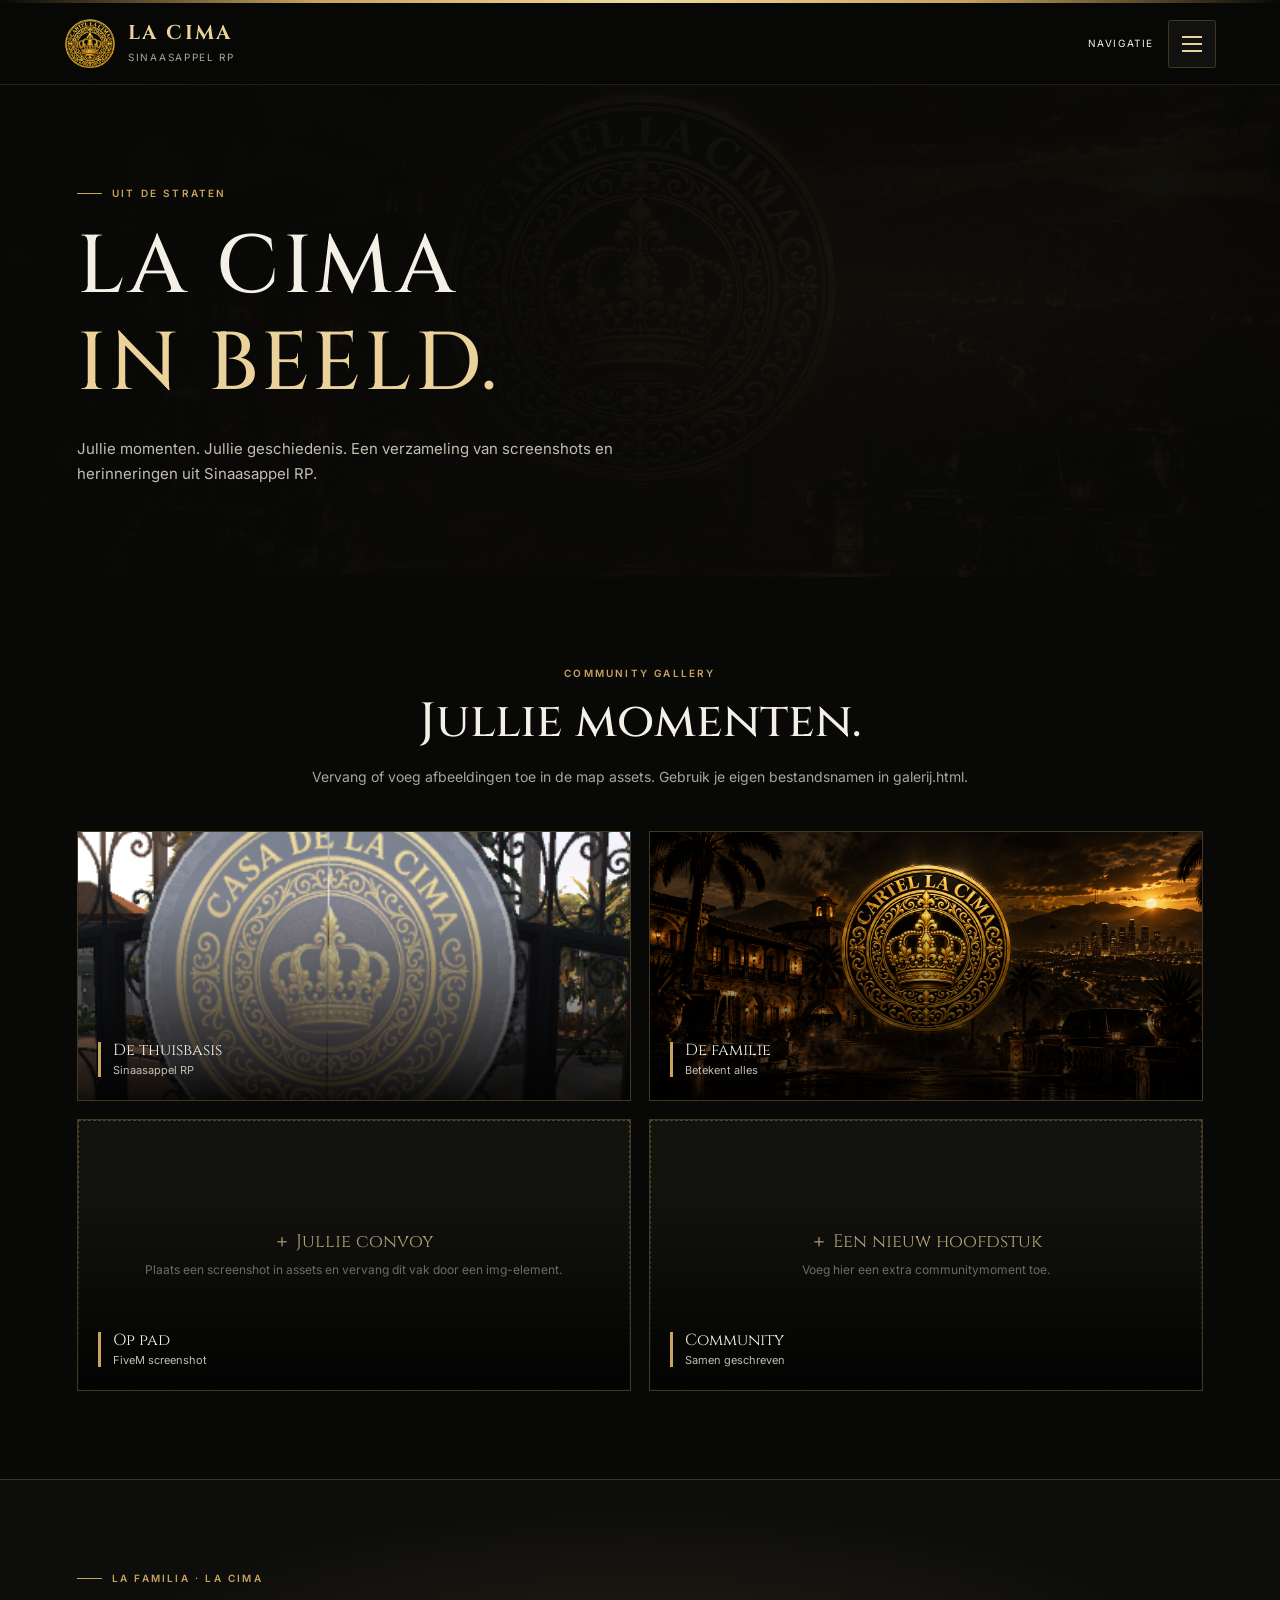
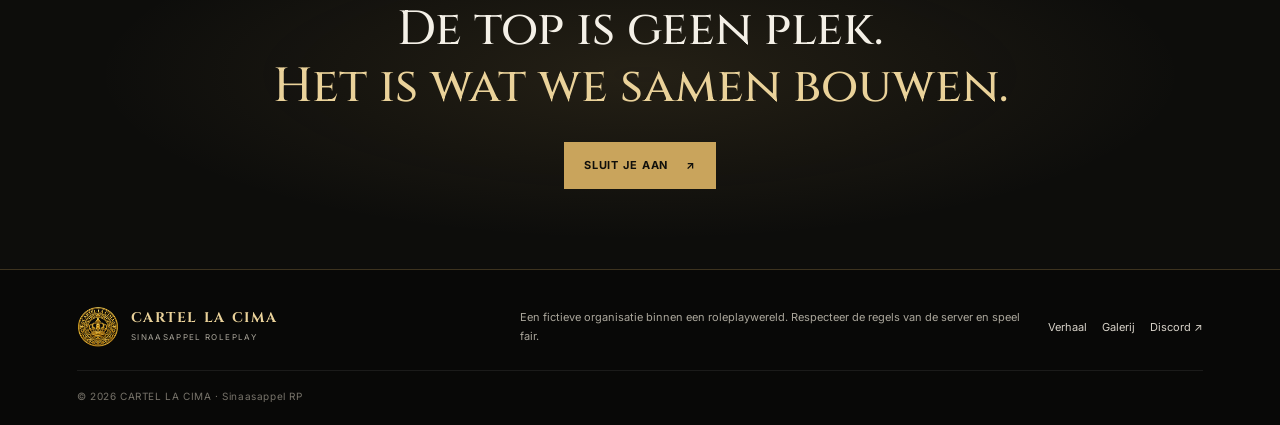
==== galerij.html @ cb6da8a5 "Add files via upload" ====
<!DOCTYPE html>
<html lang="nl">
<head>
  <meta name="google-site-verification" content="WvXRgHe4BdpTM_RKW-h9yV7HGVJYF44Y4NhQka72pgI">
  <meta charset="UTF-8">
  <meta name="viewport" content="width=device-width, initial-scale=1.0">
  <meta name="theme-color" content="#080807">
  <meta name="color-scheme" content="dark">
  <meta name="description" content="Cartel La Cima — Sinaasappel roleplay. Loyaliteit, eer en ambitie.">
  <title>Galerij — CARTEL LA CIMA</title>
  <link rel="icon" type="image/png" href="assets/f275185a-7b78-4d47-b29a-3f92ea401cad.png">
  <link rel="stylesheet" href="style.css">
</head>
<body>
  <div class="top-line"></div>
  <header class="site-header">
    <a class="brand" href="index.html" aria-label="La Cima startpagina">
      <img src="assets/f275185a-7b78-4d47-b29a-3f92ea401cad.png" alt="Cartel La Cima logo">
      <span><strong>LA CIMA</strong><small>Sinaasappel RP</small></span>
    </a>
    <div class="header-actions">
      <span class="menu-label">Navigatie</span>
      <div class="menu-wrap">
        <button class="menu-toggle" type="button" data-menu-toggle aria-label="Menu openen" aria-expanded="false" aria-controls="siteMenu">
          <span class="hamburger" aria-hidden="true"><span></span><span></span><span></span></span>
        </button>
        <nav class="nav-menu" id="siteMenu" data-nav-menu aria-label="Hoofdnavigatie" aria-hidden="true">
          <div class="menu-heading">Kies een pagina</div>
          <a href="index.html"><span>01</span>Home</a>
<a href="verhaal.html"><span>02</span>Ons verhaal</a>
<a href="waarden.html"><span>03</span>Onze waarden</a>
<a href="leiding.html"><span>04</span>De leiding</a>
<a href="galerij.html" aria-current="page"><span>05</span>Galerij</a>
<a href="media.html"><span>06</span>Media</a>
          <a class="discord-menu-link" href="https://discord.gg/VERVANG-DIT" target="_blank" rel="noopener noreferrer">Join Discord <span>↗</span></a>
        </nav>
      </div>
    </div>
  </header>
  <main>
    <section class="page-hero">
      <div class="hero-content">
        <p class="eyebrow">UIT DE STRATEN</p>
        <h1>LA CIMA<br><em>IN BEELD.</em></h1>
        <p class="intro-copy">Jullie momenten. Jullie geschiedenis. Een verzameling van screenshots en herinneringen uit Sinaasappel RP.</p>
        
      </div>
    </section>
    
<section class="section"><div class="section-heading"><div class="section-kicker">COMMUNITY GALLERY</div><h2>Jullie momenten.</h2><p>Vervang of voeg afbeeldingen toe in de map assets. Gebruik je eigen bestandsnamen in galerij.html.</p></div>
<div class="gallery-grid">
<figure class="gallery-item"><img src="assets/Screenshot 2026-10-14 192630.png" alt="Sfeervolle La Cima roleplay-banner"><figcaption><span></span><div><b>De thuisbasis</b><small>Sinaasappel RP</small></div></figcaption></figure>
<figure class="gallery-item"><img src="assets/la-cima-hero.png" alt="La Cima roleplay-banner"><figcaption><span></span><div><b>De familie</b><small>Betekent alles</small></div></figcaption></figure>
<figure class="gallery-item"><div class="gallery-placeholder"><div><strong>＋ Jullie convoy</strong><p>Plaats een screenshot in assets en vervang dit vak door een img-element.</p></div></div><figcaption><span></span><div><b>Op pad</b><small>FiveM screenshot</small></div></figcaption></figure>
<figure class="gallery-item"><div class="gallery-placeholder"><div><strong>＋ Een nieuw hoofdstuk</strong><p>Voeg hier een extra communitymoment toe.</p></div></div><figcaption><span></span><div><b>Community</b><small>Samen geschreven</small></div></figcaption></figure>
</div></section>

    <section class="closing"><div class="closing-inner"><p class="eyebrow">LA FAMILIA · LA CIMA</p><h2>De top is geen plek.<br><em>Het is wat we samen bouwen.</em></h2><a class="button button-gold discord-link" href="https://discord.gg/VERVANG-DIT" target="_blank" rel="noopener noreferrer">Sluit je aan <span>↗</span></a></div></section>
  </main>
  <footer class="footer">
    <a class="footer-brand" href="index.html"><img src="assets/f275185a-7b78-4d47-b29a-3f92ea401cad.png" alt=""><span><b>CARTEL LA CIMA</b><small>SINAASAPPEL ROLEPLAY</small></span></a>
    <p>Een fictieve organisatie binnen een roleplaywereld. Respecteer de regels van de server en speel fair.</p>
    <div class="footer-links"><a href="verhaal.html">Verhaal</a><a href="galerij.html">Galerij</a><a class="discord-link" href="https://discord.gg/VERVANG-DIT" target="_blank" rel="noopener noreferrer">Discord ↗</a></div>
    <div class="copyright">© <span data-year></span> CARTEL LA CIMA · Sinaasappel RP</div>
  </footer>
  <script src="script.js"></script>
</body>
</html>
---- style.css ----
@import url('https://fonts.googleapis.com/css2?family=Cinzel:wght@400;500;600;700;800&family=Inter:wght@300;400;500;600;700&display=swap');

:root {
  --bg: #080807;
  --panel: #11110f;
  --panel-2: #171612;
  --gold: #c9a45c;
  --gold-light: #ead29a;
  --text: #f4f0e7;
  --muted: #aaa69b;
  --line: rgba(201, 164, 92, .25);
  --content: 1160px;
}
* { box-sizing: border-box; }
html { scroll-behavior: smooth; scroll-padding-top: 100px; }
body { margin: 0; background: var(--bg); color: var(--text); font-family: Inter, Arial, sans-serif; line-height: 1.7; }
body.menu-open { overflow: hidden; }
a { color: inherit; text-decoration: none; }
img { display: block; max-width: 100%; }
button { font: inherit; }
.top-line { height: 3px; background: linear-gradient(90deg, transparent, var(--gold), #f1d99d, var(--gold), transparent); }
.site-header {
  position: sticky; top: 0; z-index: 1000; min-height: 82px;
  display: flex; align-items: center; justify-content: space-between; gap: 24px;
  padding: 13px max(5vw, calc((100vw - var(--content))/2));
  background: rgba(8,8,7,.94); border-bottom: 1px solid rgba(201,164,92,.15);
  backdrop-filter: blur(16px);
}
.brand, .footer-brand { display: inline-flex; align-items: center; gap: 12px; min-width: 0; }
.brand img { width: 52px; height: 52px; object-fit: contain; }
.brand strong, .footer-brand b { display: block; font: 700 20px/1.2 Cinzel, serif; letter-spacing: .12em; color: var(--gold-light); }
.brand small, .footer-brand small { display: block; margin-top: 4px; color: var(--muted); font-size: 10px; letter-spacing: .17em; text-transform: uppercase; }
.header-actions { display: flex; align-items: center; gap: 14px; }
.menu-wrap { position: relative; }
.menu-toggle {
  display: inline-flex; align-items: center; justify-content: center; gap: 10px;
  width: 48px; height: 48px; padding: 0; border: 1px solid var(--line); border-radius: 3px;
  color: var(--gold-light); background: #11110f; cursor: pointer; transition: border-color .25s, background .25s;
}
.menu-toggle:hover, .menu-toggle[aria-expanded="true"] { border-color: var(--gold); background: #1a1812; }
.hamburger { display: flex; flex-direction: column; gap: 5px; width: 20px; }
.hamburger span { display: block; width: 100%; height: 2px; background: currentColor; transition: transform .3s, opacity .2s; }
.menu-toggle[aria-expanded="true"] .hamburger span:first-child { transform: translateY(7px) rotate(45deg); }
.menu-toggle[aria-expanded="true"] .hamburger span:nth-child(2) { opacity: 0; }
.menu-toggle[aria-expanded="true"] .hamburger span:last-child { transform: translateY(-7px) rotate(-45deg); }
.menu-label { font-size: 10px; letter-spacing: .16em; text-transform: uppercase; }
.nav-menu {
  position: absolute; top: calc(100% + 14px); right: 0; width: min(330px, calc(100vw - 28px));
  padding: 10px; background: rgba(15,15,13,.98); border: 1px solid var(--line);
  box-shadow: 0 24px 65px rgba(0,0,0,.55); opacity: 0; visibility: hidden; pointer-events: none;
  transform: translateY(-10px) scale(.985); transform-origin: top right;
  transition: opacity .24s ease, transform .28s ease, visibility .24s;
}
.nav-menu.is-open { opacity: 1; visibility: visible; pointer-events: auto; transform: translateY(0) scale(1); }
.nav-menu .menu-heading { padding: 10px 13px 12px; color: var(--gold); font-size: 10px; letter-spacing: .2em; text-transform: uppercase; }
.nav-menu a { display: flex; align-items: center; gap: 14px; padding: 12px 13px; border-top: 1px solid rgba(255,255,255,.055); color: #e9e5dc; font-size: 13px; transition: background .2s, color .2s, padding .2s; }
.nav-menu a span { color: var(--gold); font-size: 10px; letter-spacing: .08em; }
.nav-menu a:hover, .nav-menu a[aria-current="page"] { color: var(--gold-light); background: rgba(201,164,92,.08); padding-left: 18px; }
.nav-menu .discord-menu-link { margin-top: 8px; border: 1px solid var(--line); color: var(--gold-light); justify-content: space-between; }
.page-hero {
  position: relative; isolation: isolate; min-height: 430px; display: flex; align-items: center;
  padding: 90px max(6vw, calc((100vw - var(--content))/2)); overflow: hidden;
  background: radial-gradient(ellipse at 75% 45%, rgba(157,116,46,.17), transparent 42%), linear-gradient(120deg,#0a0a08,#11100d 65%,#080807);
}
.page-hero::before { content: ""; position: absolute; inset: 0; z-index: -1; opacity: .14; background-image: url("assets/la-cima-hero.png"); background-position: center; background-size: cover; }
.page-hero::after { content: ""; position: absolute; inset: 0; z-index: -1; background: linear-gradient(90deg,rgba(8,8,7,.96),rgba(8,8,7,.7) 65%,rgba(8,8,7,.82)); }
.hero-content { max-width: 790px; }
.eyebrow, .section-kicker { color: var(--gold); font-size: 10px; font-weight: 600; letter-spacing: .22em; text-transform: uppercase; }
.eyebrow { display: flex; align-items: center; gap: 10px; }
.eyebrow::before { content: ""; width: 25px; height: 1px; background: var(--gold); }
h1, h2, h3 { margin: 0; font-family: Cinzel, Georgia, serif; font-weight: 500; line-height: 1.18; }
h1 { margin-top: 18px; font-size: clamp(42px, 7vw, 82px); letter-spacing: .045em; }
h1 em, h2 em, .gold { color: var(--gold-light); font-style: normal; }
.page-hero .intro-copy { max-width: 620px; margin: 22px 0 0; color: #c3beb3; font-size: 15px; }
.hero-actions { display: flex; flex-wrap: wrap; gap: 12px; margin-top: 30px; }
.button { min-height: 47px; display: inline-flex; align-items: center; justify-content: center; gap: 18px; padding: 12px 19px; border: 1px solid var(--gold); font-size: 11px; font-weight: 700; letter-spacing: .08em; text-transform: uppercase; transition: transform .2s, background .2s, color .2s; }
.button:hover { transform: translateY(-2px); }
.button-gold { background: var(--gold); color: #100f0b; }
.button-gold:hover { background: var(--gold-light); }
.button-ghost { background: rgba(10,10,8,.4); color: var(--text); border-color: rgba(255,255,255,.22); }
.button-ghost:hover { border-color: var(--gold); color: var(--gold-light); }
.section { width: min(var(--content), 88vw); margin: 0 auto; padding: 88px 0; }
.section-heading { max-width: 680px; margin: 0 auto 42px; text-align: center; }
.section-heading h2, .section h2 { margin-top: 12px; font-size: clamp(30px, 4vw, 48px); }
.section-heading p, .section p { color: var(--muted); }
.section-heading p { margin: 15px 0 0; font-size: 14px; }
.content-grid { display: grid; grid-template-columns: .85fr 1.15fr; gap: clamp(28px, 6vw, 82px); align-items: start; }
.content-grid .lead { color: var(--text); font-size: 19px; line-height: 1.8; }
.story-copy p { margin: 0 0 18px; font-size: 14px; }
.story-note { padding-left: 15px; border-left: 2px solid var(--gold); font-size: 12px !important; }
.value-grid { display: grid; grid-template-columns: repeat(3,1fr); gap: 16px; }
.value-card { position: relative; min-height: 250px; padding: 28px; background: linear-gradient(145deg,#141410,#0d0d0b); border: 1px solid rgba(201,164,92,.18); transition: transform .25s, border-color .25s; }
.value-card:hover { transform: translateY(-5px); border-color: var(--gold); }
.value-number { position: absolute; top: 17px; right: 20px; color: rgba(201,164,92,.45); font: 18px Cinzel,serif; }
.value-icon { margin: 14px 0 22px; color: var(--gold); font-size: 27px; }
.value-card h3 { font-size: 22px; }
.value-card p { margin-bottom: 0; font-size: 13px; }
.leadership-panel { display: grid; grid-template-columns: 1.2fr .8fr; gap: 30px; align-items: center; padding: clamp(25px,5vw,60px); border: 1px solid var(--line); background: radial-gradient(ellipse at 90% 50%,rgba(201,164,92,.1),transparent 45%),#11110f; }
.leadership-panel p { max-width: 600px; }
.leaders { display: grid; grid-template-columns: repeat(2,minmax(0,1fr)); gap: 14px; margin-top: 30px; }
.leader { display: flex; align-items: center; gap: 13px; padding: 17px 14px; border: 1px solid rgba(255,255,255,.09); }
.leader-crown { color: var(--gold); font-size: 23px; }
.leader small { color: var(--gold); font-size: 9px; letter-spacing: .16em; }
.leader h3 { margin-top: 4px; font-size: 16px; }
.leadership-art { display: grid; place-items: center; }
.leadership-art img { width: min(100%,300px); max-height: 300px; object-fit: contain; filter: drop-shadow(0 10px 45px rgba(201,164,92,.12)); }
.gallery-grid { display: grid; grid-template-columns: repeat(2,minmax(0,1fr)); gap: 18px; }
.gallery-item { position: relative; min-height: 270px; margin: 0; overflow: hidden; background: #12120f; border: 1px solid var(--line); }
.gallery-item img { width: 100%; height: 100%; min-height: 270px; position: absolute; inset: 0; object-fit: cover; transition: transform .5s; }
.gallery-item:hover img { transform: scale(1.04); }
.gallery-item::after { content: ""; position: absolute; inset: 25% 0 0; background: linear-gradient(transparent,rgba(0,0,0,.88)); pointer-events: none; }
.gallery-item figcaption { position: absolute; z-index: 1; bottom: 0; left: 0; right: 0; display: flex; gap: 12px; align-items: center; padding: 20px; }
.gallery-item figcaption > span { width: 3px; height: 35px; background: var(--gold); }
.gallery-item figcaption b, .gallery-item figcaption small { display: block; }
.gallery-item figcaption b { font: 16px Cinzel,serif; }
.gallery-item figcaption small { color: #c3beb3; font-size: 11px; }
.gallery-placeholder { display: grid; place-items: center; min-height: 270px; height: 100%; padding: 35px; text-align: center; border: 1px dashed rgba(201,164,92,.35); }
.gallery-placeholder strong { display: block; color: var(--gold-light); font: 18px Cinzel,serif; }
.gallery-placeholder p { margin: 6px 0 0; font-size: 12px; }
.media-grid { display: grid; grid-template-columns: 1.35fr .85fr; gap: 20px; align-items: stretch; }
.video-card, .discord-card { border: 1px solid var(--line); background: var(--panel); }
.video-frame { aspect-ratio: 16/9; background: radial-gradient(ellipse at center,rgba(201,164,92,.14),transparent 55%),#090908; }
.video-frame iframe { width: 100%; height: 100%; border: 0; }
.video-placeholder { height: 100%; min-height: 240px; display: flex; flex-direction: column; align-items: center; justify-content: center; gap: 13px; padding: 20px; text-align: center; }
.play-icon { display: grid; place-items: center; width: 55px; height: 55px; border: 1px solid var(--gold); border-radius: 50%; color: var(--gold-light); }
.video-placeholder b { font: 14px Cinzel,serif; letter-spacing: .08em; }
.video-placeholder small { color: var(--muted); font-size: 11px; }
.video-caption { display: flex; align-items: center; justify-content: space-between; gap: 20px; padding: 20px; }
.video-caption small { color: var(--gold); font-size: 9px; letter-spacing: .16em; }
.video-caption h3 { margin-top: 5px; font-size: 19px; }
.gold-dot { width: 8px; height: 8px; flex: 0 0 auto; border-radius: 50%; background: var(--gold); }
.discord-card { padding: clamp(24px,4vw,38px); }
.discord-symbol { color: var(--gold); font-size: 30px; }
.discord-card h3 { margin: 12px 0; font-size: 27px; }
.discord-card p { font-size: 13px; }
.discord-card ul { list-style: none; margin: 22px 0; padding: 0; }
.discord-card li { margin: 9px 0; color: #d7d2c8; font-size: 12px; }
.discord-card li span { margin-right: 9px; color: var(--gold); }
.button-full { width: 100%; }
.closing { padding: 80px 6vw; text-align: center; background: radial-gradient(ellipse at center,rgba(201,164,92,.12),transparent 60%),#0d0d0b; border-top: 1px solid var(--line); border-bottom: 1px solid var(--line); }
.closing h2 { margin: 15px 0 27px; font-size: clamp(28px,4.5vw,48px); }
.footer { width: min(var(--content),88vw); margin: 0 auto; padding: 36px 0 20px; display: grid; grid-template-columns: 1fr 1.2fr auto; gap: 22px; align-items: center; }
.footer-brand img { width: 42px; height: 42px; object-fit: contain; }
.footer-brand b { font-size: 14px; }
.footer-brand small { font-size: 8px; }
.footer > p { margin: 0; color: var(--muted); font-size: 11px; }
.footer-links { display: flex; flex-wrap: wrap; gap: 15px; font-size: 11px; color: #d7d2c8; }
.footer-links a:hover { color: var(--gold-light); }
.copyright { grid-column: 1/-1; padding-top: 17px; border-top: 1px solid rgba(255,255,255,.08); color: #77736a; font-size: 10px; letter-spacing: .06em; }
@media (max-width: 760px) {
  .site-header { min-height: 72px; padding: 10px 5vw; }
  .brand img { width: 44px; height: 44px; }
  .brand strong { font-size: 17px; }
  .menu-label { display: none; }
  .page-hero { min-height: 390px; padding: 70px 6vw; }
  .section { padding: 64px 0; width: 88vw; }
  .content-grid, .leadership-panel, .media-grid { grid-template-columns: 1fr; }
  .content-grid { gap: 18px; }
  .value-grid { grid-template-columns: 1fr; }
  .value-card { min-height: 0; padding: 24px; }
  .value-icon { margin: 4px 0 13px; }
  .leadership-art { order: -1; }
  .leadership-art img { width: 150px; max-height: 160px; }
  .leaders { grid-template-columns: 1fr; }
  .gallery-grid { grid-template-columns: 1fr; }
  .gallery-item, .gallery-item img { min-height: 230px; }
  .footer { grid-template-columns: 1fr; }
  .copyright { grid-column: auto; }
}
@media (prefers-reduced-motion: reduce) {
  *, *::before, *::after { scroll-behavior: auto !important; transition-duration: .01ms !important; animation-duration: .01ms !important; }
}
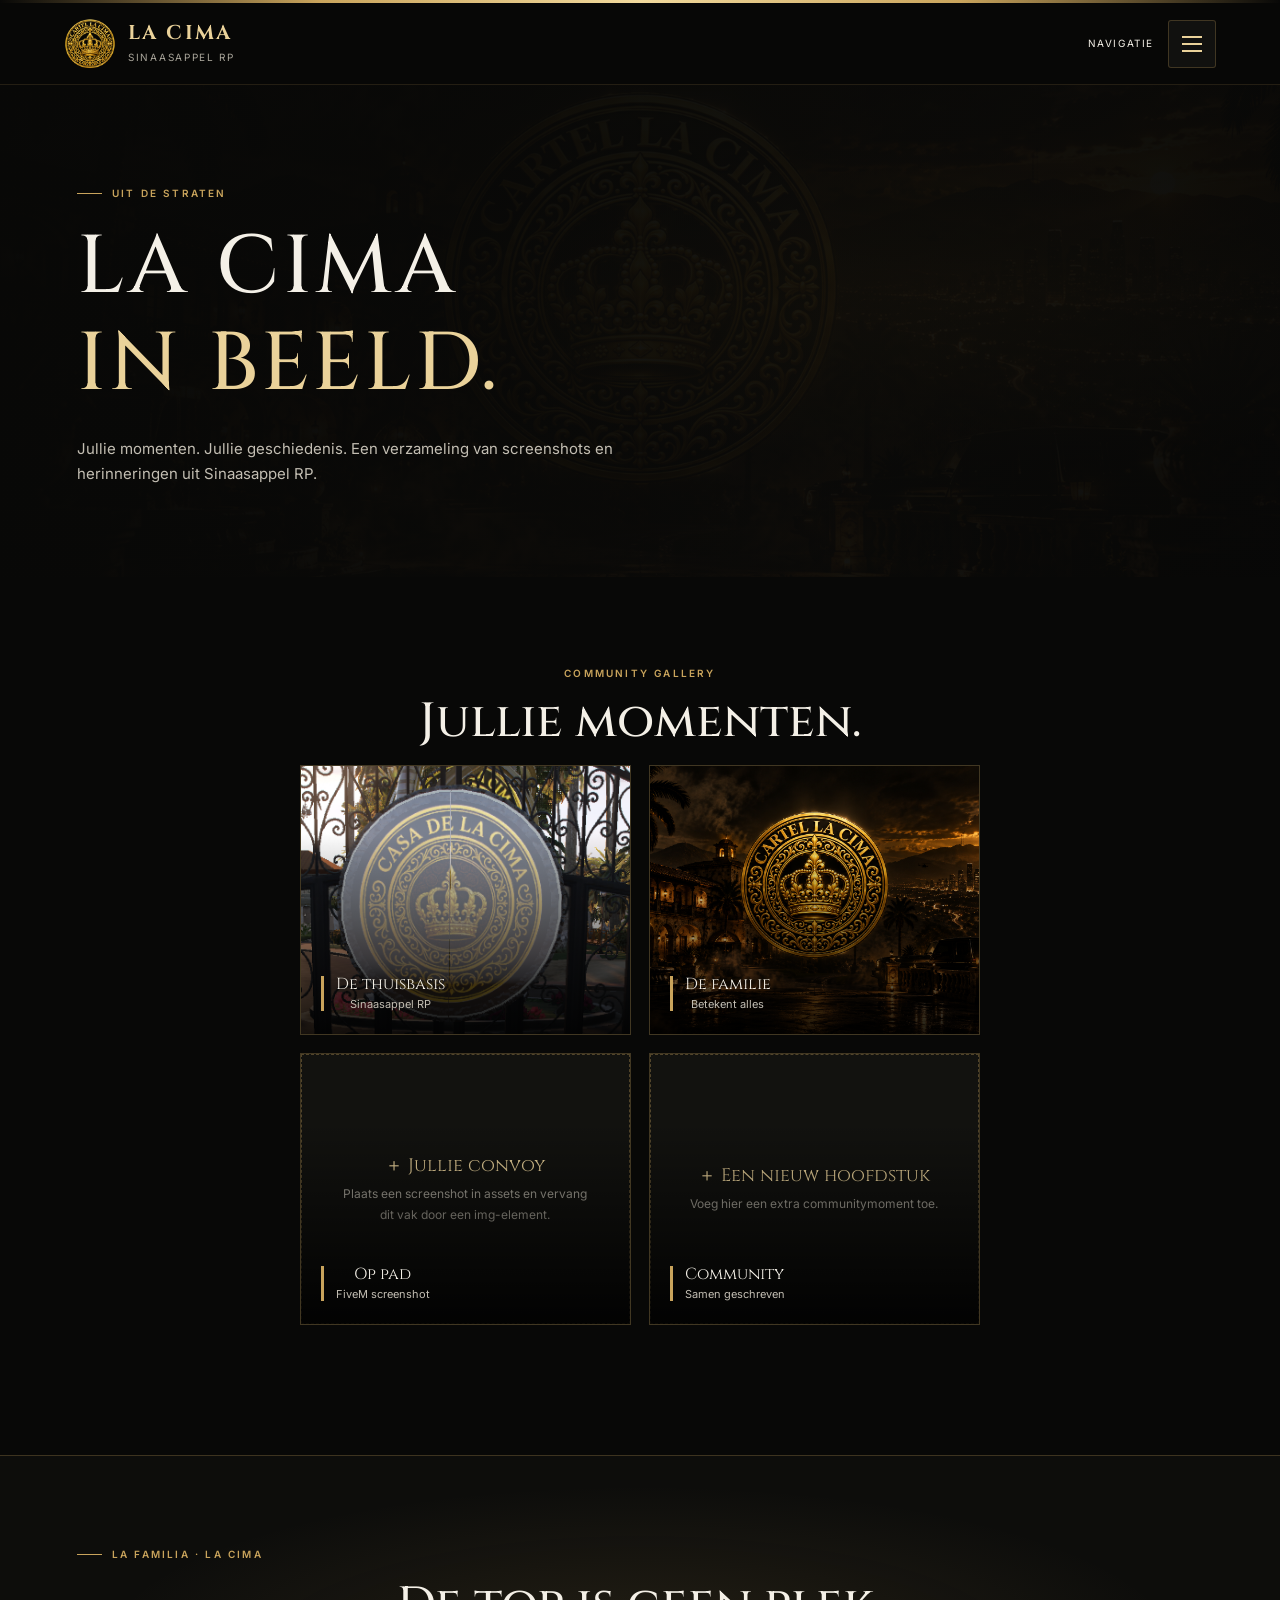
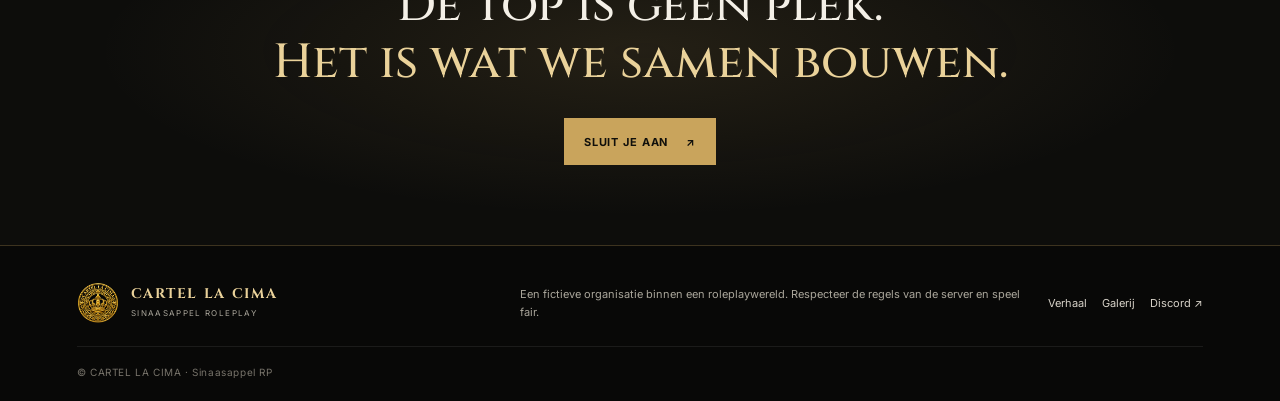
==== commit 091634ca: "Update galerij.html" ====
--- a/galerij.html
+++ b/galerij.html
@@ -47,7 +47,7 @@
       </div>
     </section>
     
-<section class="section"><div class="section-heading"><div class="section-kicker">COMMUNITY GALLERY</div><h2>Jullie momenten.</h2><p>Vervang of voeg afbeeldingen toe in de map assets. Gebruik je eigen bestandsnamen in galerij.html.</p></div>
+<section class="section"><div class="section-heading"><div class="section-kicker">COMMUNITY GALLERY</div><h2>Jullie momenten.</h2><p>
 <div class="gallery-grid">
 <figure class="gallery-item"><img src="assets/Screenshot 2026-10-14 192630.png" alt="Sfeervolle La Cima roleplay-banner"><figcaption><span></span><div><b>De thuisbasis</b><small>Sinaasappel RP</small></div></figcaption></figure>
 <figure class="gallery-item"><img src="assets/la-cima-hero.png" alt="La Cima roleplay-banner"><figcaption><span></span><div><b>De familie</b><small>Betekent alles</small></div></figcaption></figure>
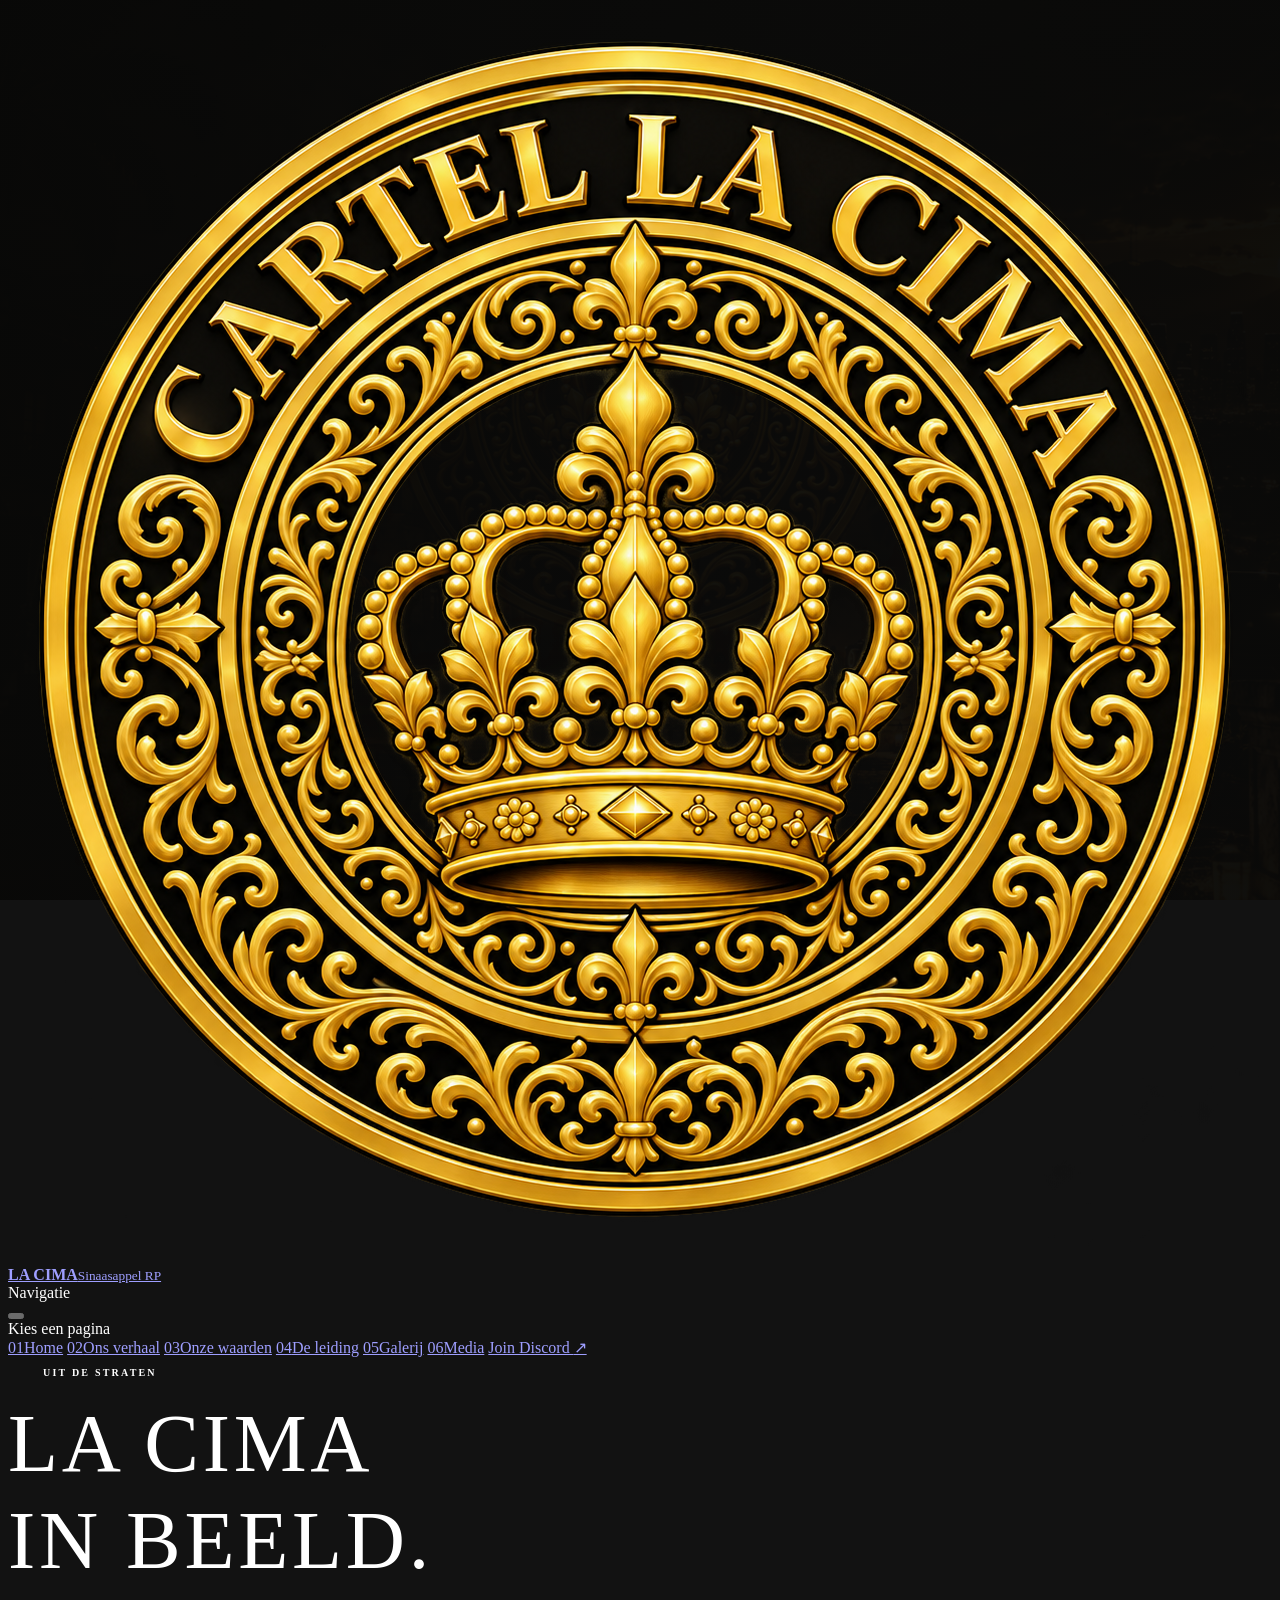
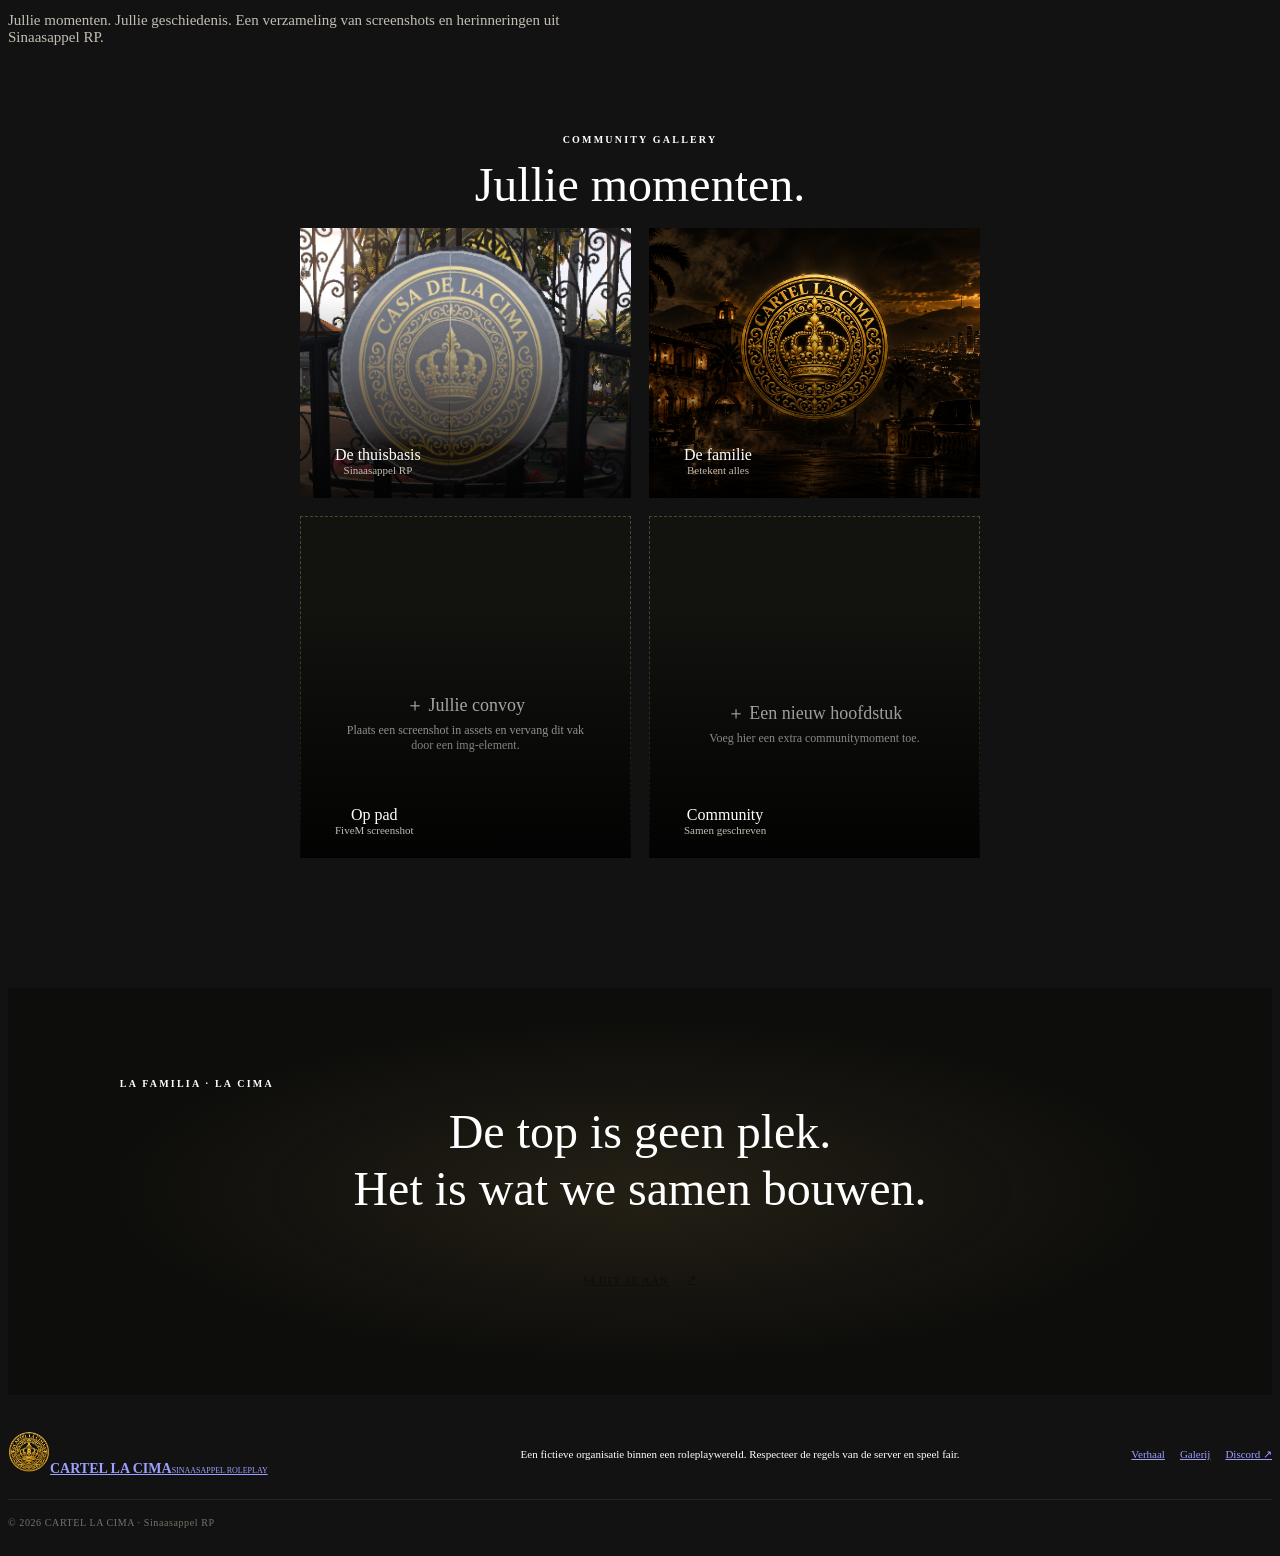
==== commit b2aa2e39: "Update galerij.html" ====
--- a/galerij.html
+++ b/galerij.html
@@ -32,7 +32,7 @@
 <a href="leiding.html"><span>04</span>De leiding</a>
 <a href="galerij.html" aria-current="page"><span>05</span>Galerij</a>
 <a href="media.html"><span>06</span>Media</a>
-          <a class="discord-menu-link" href="https://discord.gg/VERVANG-DIT" target="_blank" rel="noopener noreferrer">Join Discord <span>↗</span></a>
+          <a class="discord-menu-link" href="https://discord.gg/VERVANG,DIT" target="_blank" rel="noopener noreferrer">Join Discord <span>↗</span></a>
         </nav>
       </div>
     </div>
@@ -55,12 +55,12 @@
 <figure class="gallery-item"><div class="gallery-placeholder"><div><strong>＋ Een nieuw hoofdstuk</strong><p>Voeg hier een extra communitymoment toe.</p></div></div><figcaption><span></span><div><b>Community</b><small>Samen geschreven</small></div></figcaption></figure>
 </div></section>
 
-    <section class="closing"><div class="closing-inner"><p class="eyebrow">LA FAMILIA · LA CIMA</p><h2>De top is geen plek.<br><em>Het is wat we samen bouwen.</em></h2><a class="button button-gold discord-link" href="https://discord.gg/VERVANG-DIT" target="_blank" rel="noopener noreferrer">Sluit je aan <span>↗</span></a></div></section>
+    <section class="closing"><div class="closing-inner"><p class="eyebrow">LA FAMILIA · LA CIMA</p><h2>De top is geen plek.<br><em>Het is wat we samen bouwen.</em></h2><a class="button button-gold discord-link" href="https://discord.gg/J8NvURpN7F" target="_blank" rel="noopener noreferrer">Sluit je aan <span>↗</span></a></div></section>
   </main>
   <footer class="footer">
     <a class="footer-brand" href="index.html"><img src="assets/f275185a-7b78-4d47-b29a-3f92ea401cad.png" alt=""><span><b>CARTEL LA CIMA</b><small>SINAASAPPEL ROLEPLAY</small></span></a>
     <p>Een fictieve organisatie binnen een roleplaywereld. Respecteer de regels van de server en speel fair.</p>
-    <div class="footer-links"><a href="verhaal.html">Verhaal</a><a href="galerij.html">Galerij</a><a class="discord-link" href="https://discord.gg/VERVANG-DIT" target="_blank" rel="noopener noreferrer">Discord ↗</a></div>
+    <div class="footer-links"><a href="verhaal.html">Verhaal</a><a href="galerij.html">Galerij</a><a class="discord-link" href="https://discord.gg/J8NvURpN7F" target="_blank" rel="noopener noreferrer">Discord ↗</a></div>
     <div class="copyright">© <span data-year></span> CARTEL LA CIMA · Sinaasappel RP</div>
   </footer>
   <script src="script.js"></script>
--- a/style.css
+++ b/style.css
@@ -1,67 +1,3 @@
-@import url('https://fonts.googleapis.com/css2?family=Cinzel:wght@400;500;600;700;800&family=Inter:wght@300;400;500;600;700&display=swap');
-
-:root {
-  --bg: #080807;
-  --panel: #11110f;
-  --panel-2: #171612;
-  --gold: #c9a45c;
-  --gold-light: #ead29a;
-  --text: #f4f0e7;
-  --muted: #aaa69b;
-  --line: rgba(201, 164, 92, .25);
-  --content: 1160px;
-}
-* { box-sizing: border-box; }
-html { scroll-behavior: smooth; scroll-padding-top: 100px; }
-body { margin: 0; background: var(--bg); color: var(--text); font-family: Inter, Arial, sans-serif; line-height: 1.7; }
-body.menu-open { overflow: hidden; }
-a { color: inherit; text-decoration: none; }
-img { display: block; max-width: 100%; }
-button { font: inherit; }
-.top-line { height: 3px; background: linear-gradient(90deg, transparent, var(--gold), #f1d99d, var(--gold), transparent); }
-.site-header {
-  position: sticky; top: 0; z-index: 1000; min-height: 82px;
-  display: flex; align-items: center; justify-content: space-between; gap: 24px;
-  padding: 13px max(5vw, calc((100vw - var(--content))/2));
-  background: rgba(8,8,7,.94); border-bottom: 1px solid rgba(201,164,92,.15);
-  backdrop-filter: blur(16px);
-}
-.brand, .footer-brand { display: inline-flex; align-items: center; gap: 12px; min-width: 0; }
-.brand img { width: 52px; height: 52px; object-fit: contain; }
-.brand strong, .footer-brand b { display: block; font: 700 20px/1.2 Cinzel, serif; letter-spacing: .12em; color: var(--gold-light); }
-.brand small, .footer-brand small { display: block; margin-top: 4px; color: var(--muted); font-size: 10px; letter-spacing: .17em; text-transform: uppercase; }
-.header-actions { display: flex; align-items: center; gap: 14px; }
-.menu-wrap { position: relative; }
-.menu-toggle {
-  display: inline-flex; align-items: center; justify-content: center; gap: 10px;
-  width: 48px; height: 48px; padding: 0; border: 1px solid var(--line); border-radius: 3px;
-  color: var(--gold-light); background: #11110f; cursor: pointer; transition: border-color .25s, background .25s;
-}
-.menu-toggle:hover, .menu-toggle[aria-expanded="true"] { border-color: var(--gold); background: #1a1812; }
-.hamburger { display: flex; flex-direction: column; gap: 5px; width: 20px; }
-.hamburger span { display: block; width: 100%; height: 2px; background: currentColor; transition: transform .3s, opacity .2s; }
-.menu-toggle[aria-expanded="true"] .hamburger span:first-child { transform: translateY(7px) rotate(45deg); }
-.menu-toggle[aria-expanded="true"] .hamburger span:nth-child(2) { opacity: 0; }
-.menu-toggle[aria-expanded="true"] .hamburger span:last-child { transform: translateY(-7px) rotate(-45deg); }
-.menu-label { font-size: 10px; letter-spacing: .16em; text-transform: uppercase; }
-.nav-menu {
-  position: absolute; top: calc(100% + 14px); right: 0; width: min(330px, calc(100vw - 28px));
-  padding: 10px; background: rgba(15,15,13,.98); border: 1px solid var(--line);
-  box-shadow: 0 24px 65px rgba(0,0,0,.55); opacity: 0; visibility: hidden; pointer-events: none;
-  transform: translateY(-10px) scale(.985); transform-origin: top right;
-  transition: opacity .24s ease, transform .28s ease, visibility .24s;
-}
-.nav-menu.is-open { opacity: 1; visibility: visible; pointer-events: auto; transform: translateY(0) scale(1); }
-.nav-menu .menu-heading { padding: 10px 13px 12px; color: var(--gold); font-size: 10px; letter-spacing: .2em; text-transform: uppercase; }
-.nav-menu a { display: flex; align-items: center; gap: 14px; padding: 12px 13px; border-top: 1px solid rgba(255,255,255,.055); color: #e9e5dc; font-size: 13px; transition: background .2s, color .2s, padding .2s; }
-.nav-menu a span { color: var(--gold); font-size: 10px; letter-spacing: .08em; }
-.nav-menu a:hover, .nav-menu a[aria-current="page"] { color: var(--gold-light); background: rgba(201,164,92,.08); padding-left: 18px; }
-.nav-menu .discord-menu-link { margin-top: 8px; border: 1px solid var(--line); color: var(--gold-light); justify-content: space-between; }
-.page-hero {
-  position: relative; isolation: isolate; min-height: 430px; display: flex; align-items: center;
-  padding: 90px max(6vw, calc((100vw - var(--content))/2)); overflow: hidden;
-  background: radial-gradient(ellipse at 75% 45%, rgba(157,116,46,.17), transparent 42%), linear-gradient(120deg,#0a0a08,#11100d 65%,#080807);
-}
 .page-hero::before { content: ""; position: absolute; inset: 0; z-index: -1; opacity: .14; background-image: url("assets/la-cima-hero.png"); background-position: center; background-size: cover; }
 .page-hero::after { content: ""; position: absolute; inset: 0; z-index: -1; background: linear-gradient(90deg,rgba(8,8,7,.96),rgba(8,8,7,.7) 65%,rgba(8,8,7,.82)); }
 .hero-content { max-width: 790px; }
@@ -170,3 +106,4 @@
 @media (prefers-reduced-motion: reduce) {
   *, *::before, *::after { scroll-behavior: auto !important; transition-duration: .01ms !important; animation-duration: .01ms !important; }
 }
+
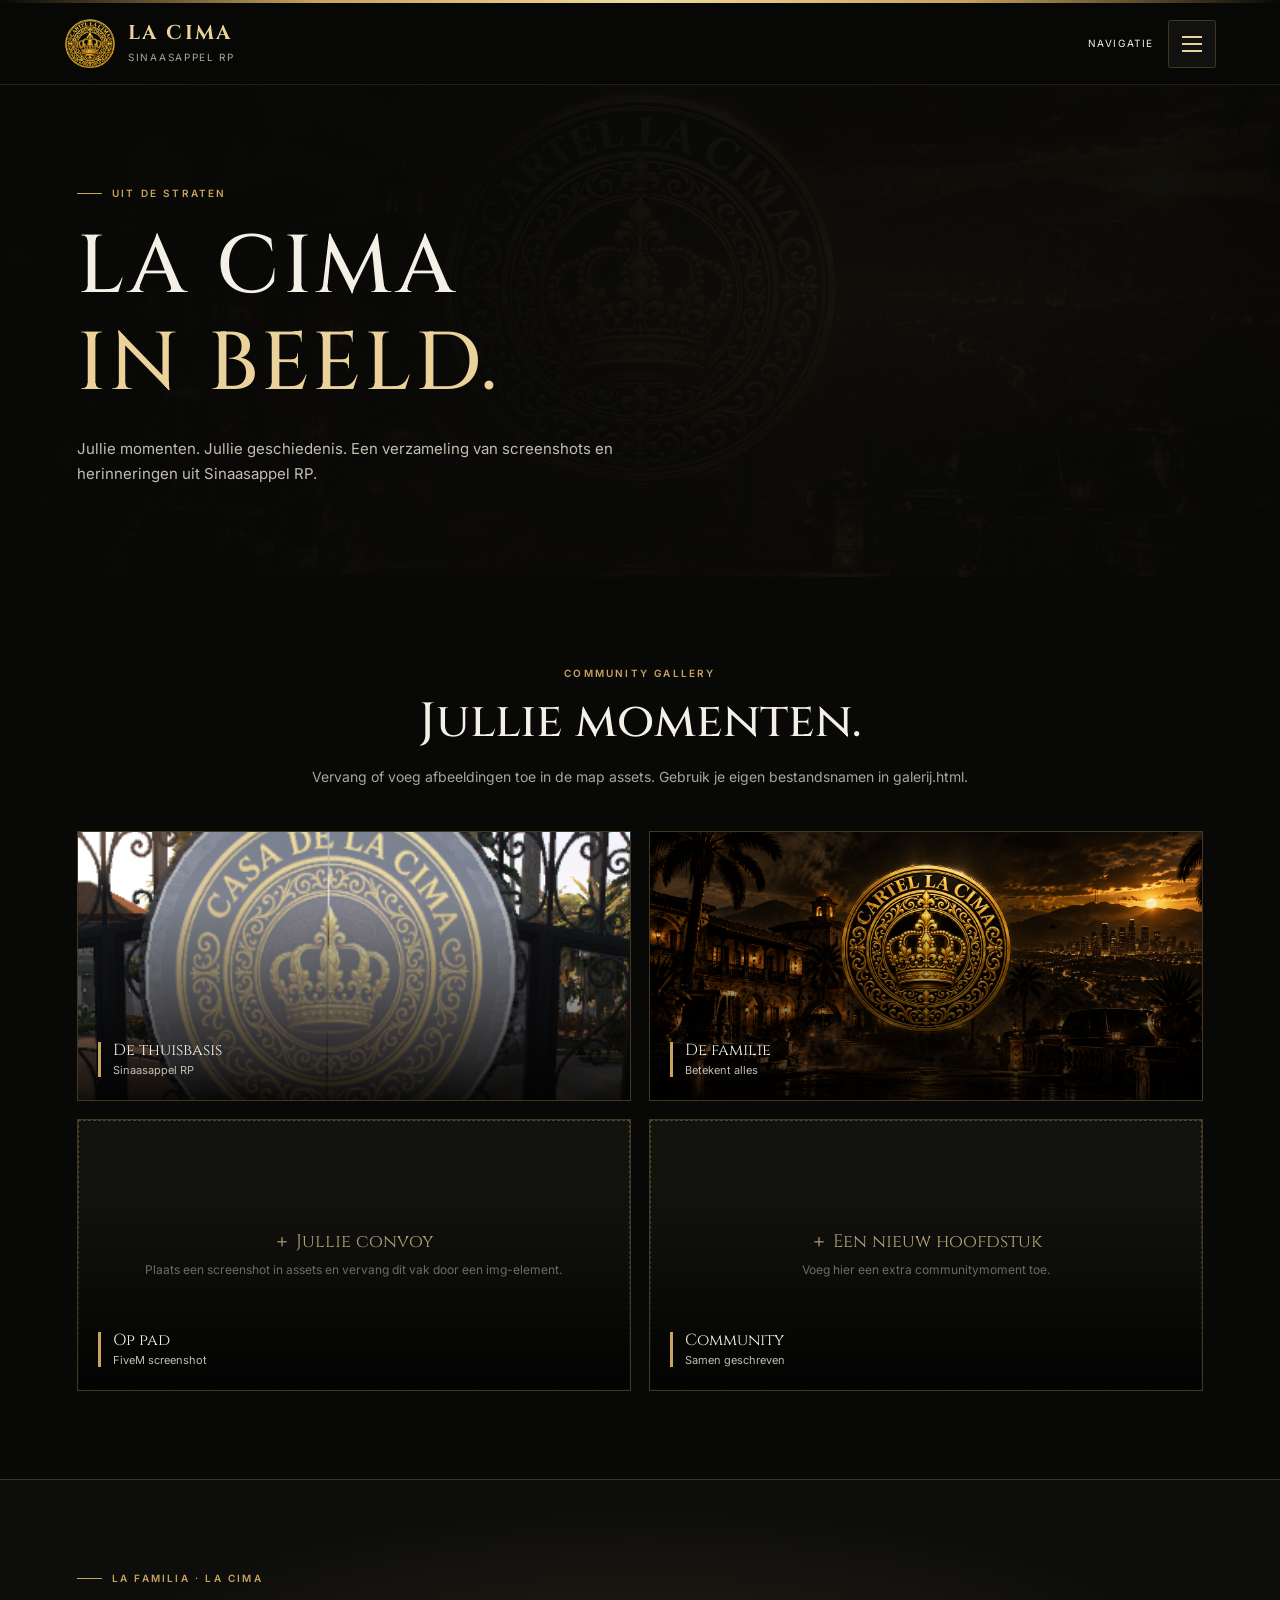
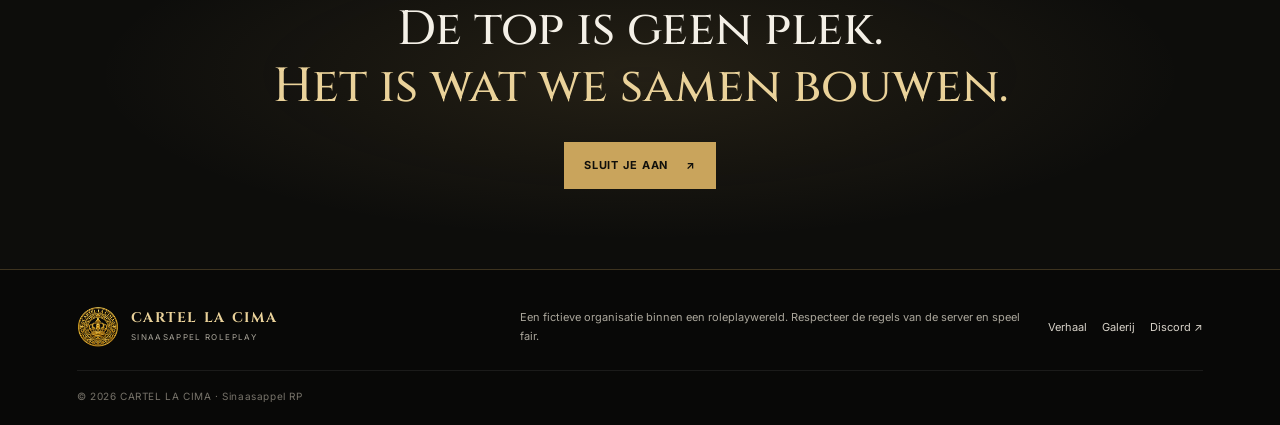
==== commit a1f5bed3: "Add files via upload" ====
--- a/galerij.html
+++ b/galerij.html
@@ -32,7 +32,7 @@
 <a href="leiding.html"><span>04</span>De leiding</a>
 <a href="galerij.html" aria-current="page"><span>05</span>Galerij</a>
 <a href="media.html"><span>06</span>Media</a>
-          <a class="discord-menu-link" href="https://discord.gg/VERVANG,DIT" target="_blank" rel="noopener noreferrer">Join Discord <span>↗</span></a>
+          <a class="discord-menu-link" href="https://discord.gg/VERVANG-DIT" target="_blank" rel="noopener noreferrer">Join Discord <span>↗</span></a>
         </nav>
       </div>
     </div>
@@ -47,7 +47,7 @@
       </div>
     </section>
     
-<section class="section"><div class="section-heading"><div class="section-kicker">COMMUNITY GALLERY</div><h2>Jullie momenten.</h2><p>
+<section class="section"><div class="section-heading"><div class="section-kicker">COMMUNITY GALLERY</div><h2>Jullie momenten.</h2><p>Vervang of voeg afbeeldingen toe in de map assets. Gebruik je eigen bestandsnamen in galerij.html.</p></div>
 <div class="gallery-grid">
 <figure class="gallery-item"><img src="assets/Screenshot 2026-10-14 192630.png" alt="Sfeervolle La Cima roleplay-banner"><figcaption><span></span><div><b>De thuisbasis</b><small>Sinaasappel RP</small></div></figcaption></figure>
 <figure class="gallery-item"><img src="assets/la-cima-hero.png" alt="La Cima roleplay-banner"><figcaption><span></span><div><b>De familie</b><small>Betekent alles</small></div></figcaption></figure>
@@ -55,12 +55,12 @@
 <figure class="gallery-item"><div class="gallery-placeholder"><div><strong>＋ Een nieuw hoofdstuk</strong><p>Voeg hier een extra communitymoment toe.</p></div></div><figcaption><span></span><div><b>Community</b><small>Samen geschreven</small></div></figcaption></figure>
 </div></section>
 
-    <section class="closing"><div class="closing-inner"><p class="eyebrow">LA FAMILIA · LA CIMA</p><h2>De top is geen plek.<br><em>Het is wat we samen bouwen.</em></h2><a class="button button-gold discord-link" href="https://discord.gg/J8NvURpN7F" target="_blank" rel="noopener noreferrer">Sluit je aan <span>↗</span></a></div></section>
+    <section class="closing"><div class="closing-inner"><p class="eyebrow">LA FAMILIA · LA CIMA</p><h2>De top is geen plek.<br><em>Het is wat we samen bouwen.</em></h2><a class="button button-gold discord-link" href="https://discord.gg/VERVANG-DIT" target="_blank" rel="noopener noreferrer">Sluit je aan <span>↗</span></a></div></section>
   </main>
   <footer class="footer">
     <a class="footer-brand" href="index.html"><img src="assets/f275185a-7b78-4d47-b29a-3f92ea401cad.png" alt=""><span><b>CARTEL LA CIMA</b><small>SINAASAPPEL ROLEPLAY</small></span></a>
     <p>Een fictieve organisatie binnen een roleplaywereld. Respecteer de regels van de server en speel fair.</p>
-    <div class="footer-links"><a href="verhaal.html">Verhaal</a><a href="galerij.html">Galerij</a><a class="discord-link" href="https://discord.gg/J8NvURpN7F" target="_blank" rel="noopener noreferrer">Discord ↗</a></div>
+    <div class="footer-links"><a href="verhaal.html">Verhaal</a><a href="galerij.html">Galerij</a><a class="discord-link" href="https://discord.gg/VERVANG-DIT" target="_blank" rel="noopener noreferrer">Discord ↗</a></div>
     <div class="copyright">© <span data-year></span> CARTEL LA CIMA · Sinaasappel RP</div>
   </footer>
   <script src="script.js"></script>
--- a/style.css
+++ b/style.css
@@ -1,3 +1,67 @@
+@import url('https://fonts.googleapis.com/css2?family=Cinzel:wght@400;500;600;700;800&family=Inter:wght@300;400;500;600;700&display=swap');
+
+:root {
+  --bg: #080807;
+  --panel: #11110f;
+  --panel-2: #171612;
+  --gold: #c9a45c;
+  --gold-light: #ead29a;
+  --text: #f4f0e7;
+  --muted: #aaa69b;
+  --line: rgba(201, 164, 92, .25);
+  --content: 1160px;
+}
+* { box-sizing: border-box; }
+html { scroll-behavior: smooth; scroll-padding-top: 100px; }
+body { margin: 0; background: var(--bg); color: var(--text); font-family: Inter, Arial, sans-serif; line-height: 1.7; }
+body.menu-open { overflow: hidden; }
+a { color: inherit; text-decoration: none; }
+img { display: block; max-width: 100%; }
+button { font: inherit; }
+.top-line { height: 3px; background: linear-gradient(90deg, transparent, var(--gold), #f1d99d, var(--gold), transparent); }
+.site-header {
+  position: sticky; top: 0; z-index: 1000; min-height: 82px;
+  display: flex; align-items: center; justify-content: space-between; gap: 24px;
+  padding: 13px max(5vw, calc((100vw - var(--content))/2));
+  background: rgba(8,8,7,.94); border-bottom: 1px solid rgba(201,164,92,.15);
+  backdrop-filter: blur(16px);
+}
+.brand, .footer-brand { display: inline-flex; align-items: center; gap: 12px; min-width: 0; }
+.brand img { width: 52px; height: 52px; object-fit: contain; }
+.brand strong, .footer-brand b { display: block; font: 700 20px/1.2 Cinzel, serif; letter-spacing: .12em; color: var(--gold-light); }
+.brand small, .footer-brand small { display: block; margin-top: 4px; color: var(--muted); font-size: 10px; letter-spacing: .17em; text-transform: uppercase; }
+.header-actions { display: flex; align-items: center; gap: 14px; }
+.menu-wrap { position: relative; }
+.menu-toggle {
+  display: inline-flex; align-items: center; justify-content: center; gap: 10px;
+  width: 48px; height: 48px; padding: 0; border: 1px solid var(--line); border-radius: 3px;
+  color: var(--gold-light); background: #11110f; cursor: pointer; transition: border-color .25s, background .25s;
+}
+.menu-toggle:hover, .menu-toggle[aria-expanded="true"] { border-color: var(--gold); background: #1a1812; }
+.hamburger { display: flex; flex-direction: column; gap: 5px; width: 20px; }
+.hamburger span { display: block; width: 100%; height: 2px; background: currentColor; transition: transform .3s, opacity .2s; }
+.menu-toggle[aria-expanded="true"] .hamburger span:first-child { transform: translateY(7px) rotate(45deg); }
+.menu-toggle[aria-expanded="true"] .hamburger span:nth-child(2) { opacity: 0; }
+.menu-toggle[aria-expanded="true"] .hamburger span:last-child { transform: translateY(-7px) rotate(-45deg); }
+.menu-label { font-size: 10px; letter-spacing: .16em; text-transform: uppercase; }
+.nav-menu {
+  position: absolute; top: calc(100% + 14px); right: 0; width: min(330px, calc(100vw - 28px));
+  padding: 10px; background: rgba(15,15,13,.98); border: 1px solid var(--line);
+  box-shadow: 0 24px 65px rgba(0,0,0,.55); opacity: 0; visibility: hidden; pointer-events: none;
+  transform: translateY(-10px) scale(.985); transform-origin: top right;
+  transition: opacity .24s ease, transform .28s ease, visibility .24s;
+}
+.nav-menu.is-open { opacity: 1; visibility: visible; pointer-events: auto; transform: translateY(0) scale(1); }
+.nav-menu .menu-heading { padding: 10px 13px 12px; color: var(--gold); font-size: 10px; letter-spacing: .2em; text-transform: uppercase; }
+.nav-menu a { display: flex; align-items: center; gap: 14px; padding: 12px 13px; border-top: 1px solid rgba(255,255,255,.055); color: #e9e5dc; font-size: 13px; transition: background .2s, color .2s, padding .2s; }
+.nav-menu a span { color: var(--gold); font-size: 10px; letter-spacing: .08em; }
+.nav-menu a:hover, .nav-menu a[aria-current="page"] { color: var(--gold-light); background: rgba(201,164,92,.08); padding-left: 18px; }
+.nav-menu .discord-menu-link { margin-top: 8px; border: 1px solid var(--line); color: var(--gold-light); justify-content: space-between; }
+.page-hero {
+  position: relative; isolation: isolate; min-height: 430px; display: flex; align-items: center;
+  padding: 90px max(6vw, calc((100vw - var(--content))/2)); overflow: hidden;
+  background: radial-gradient(ellipse at 75% 45%, rgba(157,116,46,.17), transparent 42%), linear-gradient(120deg,#0a0a08,#11100d 65%,#080807);
+}
 .page-hero::before { content: ""; position: absolute; inset: 0; z-index: -1; opacity: .14; background-image: url("assets/la-cima-hero.png"); background-position: center; background-size: cover; }
 .page-hero::after { content: ""; position: absolute; inset: 0; z-index: -1; background: linear-gradient(90deg,rgba(8,8,7,.96),rgba(8,8,7,.7) 65%,rgba(8,8,7,.82)); }
 .hero-content { max-width: 790px; }
@@ -106,4 +170,3 @@
 @media (prefers-reduced-motion: reduce) {
   *, *::before, *::after { scroll-behavior: auto !important; transition-duration: .01ms !important; animation-duration: .01ms !important; }
 }
-
